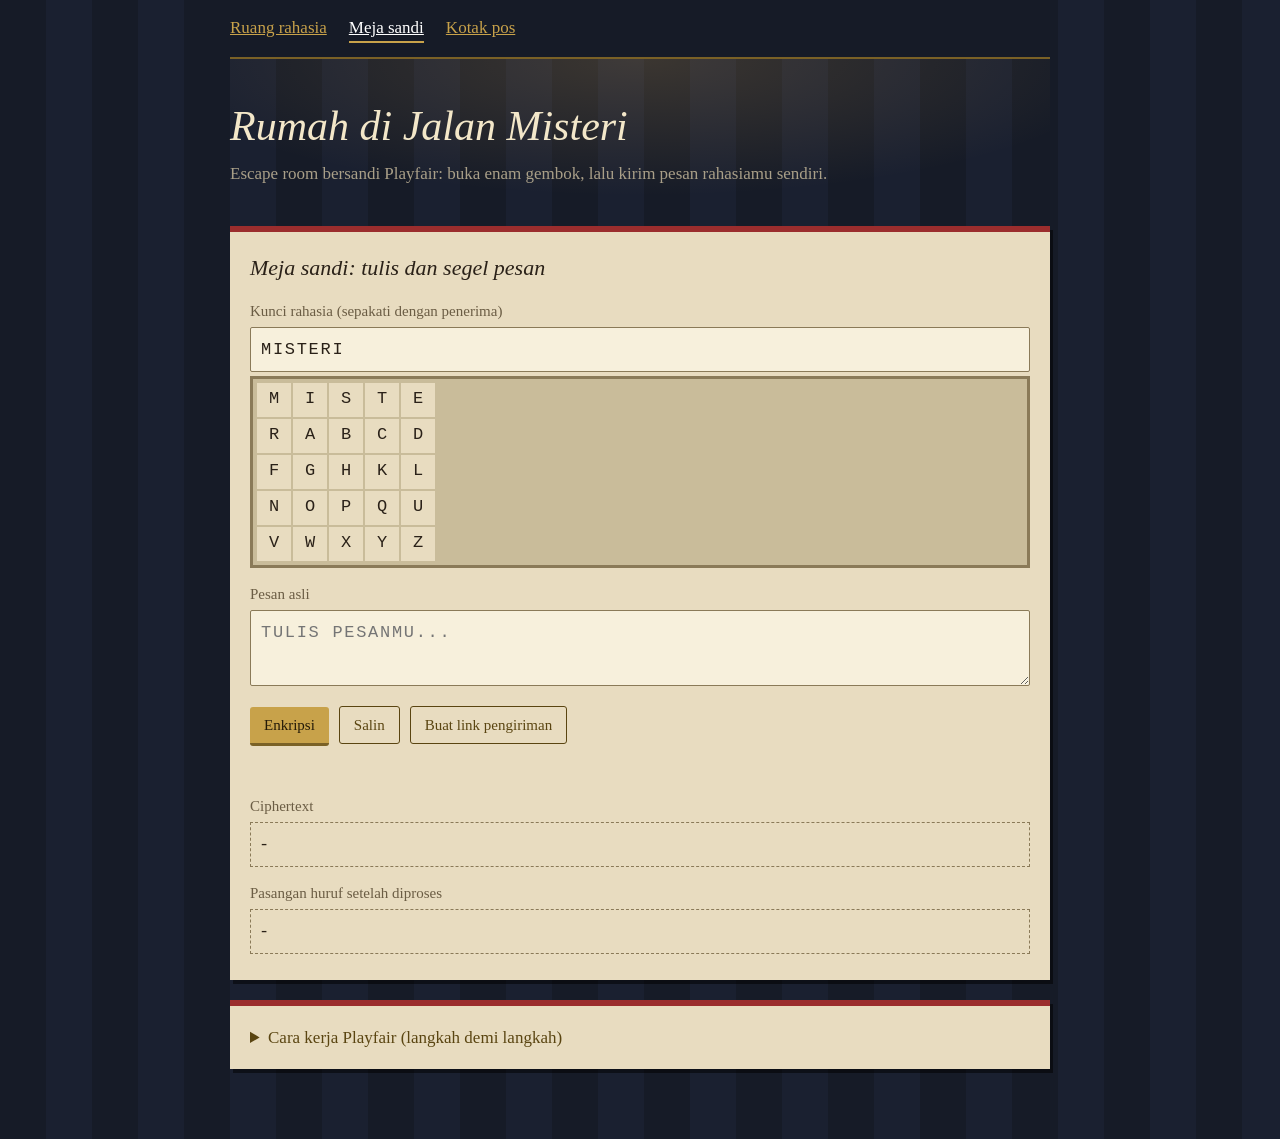
==== kirim.html @ c45a5b29 "Split into three pages, add README, exit code, best time, accent handling index.html (escape room), " ====
<!DOCTYPE html>
<html lang="id">
<head>
<meta charset="UTF-8">
<meta name="viewport" content="width=device-width, initial-scale=1">
<title>Meja sandi - Playfair</title>
<link rel="stylesheet" href="style.css">
</head>
<body>
<main>
<nav><a href="index.html">Ruang rahasia</a><a href="kirim.html" class="on" aria-current="page">Meja sandi</a><a href="terima.html">Kotak pos</a></nav>
<header><h1>Rumah di Jalan Misteri</h1>
<p class="sub">Escape room bersandi Playfair: buka enam gembok, lalu kirim pesan rahasiamu sendiri.</p></header>

<section id="kirim" style="margin-top:30px"><div class="paper">
<h2>Meja sandi: tulis dan segel pesan</h2>
<label for="sk">Kunci rahasia (sepakati dengan penerima)</label>
<input id="sk" value="MISTERI" autocomplete="off" spellcheck="false">
<div class="mx" id="sm"></div>
<label for="sp">Pesan asli</label>
<textarea id="sp" placeholder="Tulis pesanmu..." spellcheck="false"></textarea>
<button id="enc">Enkripsi</button><button id="cpe" class="alt">Salin</button><button id="mk" class="alt">Buat link pengiriman</button>
<div class="err" id="se"></div>
<label>Ciphertext</label><div class="out" id="so">-</div>
<label>Pasangan huruf setelah diproses</label><div class="out" id="sd">-</div>
<div id="share"><label for="sl">Link pesan. Kunci tidak ikut di dalamnya, kirim lewat jalur lain.</label><input id="sl" readonly style="text-transform:none;letter-spacing:0"><button id="cpl" class="alt">Salin link</button></div>
</div></section>
<details class="paper" style="margin-top:20px"><summary>Cara kerja Playfair (langkah demi langkah)</summary>
<div class="book" style="margin-top:10px"><pre>&lt;h3>Cara kerja Playfair&lt;/h3>&lt;div class="book">&lt;pre>1. Grid 5x5: tulis kunci tanpa huruf ganda, lanjutkan dengan sisa alfabet. I dan J satu sel.
   Kunci MISTERI:
   M I S T E
   R A B C D
   F G H K L
   N O P Q U
   V W X Y Z

2. Siapkan teks: buang non-huruf, J jadi I, pecah jadi pasangan.
   Huruf kembar dalam satu pasangan disisipi X. Jumlah ganjil ditambah X di akhir.
   LAMPU -> LA MP UX

3. Enkripsi tiap pasangan:
   baris sama : ambil huruf di kanan (ME -> IM)
   kolom sama : ambil huruf di bawah (SH -> BP)
   persegi    : tukar kolom (LA -> GD)
   LAMPU -> GDSNPZ

4. Dekripsi: baris ke kiri, kolom ke atas, persegi sama seperti enkripsi.
   X sisipan dibuang manual, program hanya menebak.

Playfair adalah sandi klasik (1854) dan mudah dipecahkan komputer.
Dipakai untuk belajar, bukan untuk melindungi data nyata.&lt;/pre>&lt;/div></pre></div></details>
</main>
<script src="shared.js"></script>
<script>
/* pengirim */
let sp;
function sk(){try{sp=new PF($('sk').value);mx('sm',sp);$('se').textContent='';return true}catch(e){sp=null;mx('sm');$('se').textContent=e.message;return false}}
$('sk').oninput=sk;
$('enc').onclick=()=>{if(!sk())return;try{const t=$('sp').value;$('so').textContent=sp.encrypt(t);
const p=sp.prepare(t);$('sd').textContent=p.match(/../g).join(' ');$('se').textContent=''}catch(e){$('se').textContent=e.message}};
$('cpe').onclick=e=>{const t=$('so').textContent;if(t!=='-')copy(t,e.target)};
$('mk').onclick=()=>{const t=$('so').textContent;if(t==='-'){$('se').textContent='Enkripsi pesan dulu sebelum membuat link.';return}
$('sl').value=new URL('terima.html',location.href).href+'#pesan='+t;$('share').style.display='block'};
$('cpl').onclick=e=>copy($('sl').value,e.target);
sk();
</script>
</body>
</html>
---- style.css ----
:root{--wall:#161b27;--wood:#4b3322;--brass:#c8a24a;--bd:#7a6126;--paper:#e8dcc0;--ink:#2a2118;--wax:#9b2d2d;--tx:#e6dcc6}
*{box-sizing:border-box;margin:0;padding:0}
html{scroll-behavior:smooth}
body{background:repeating-linear-gradient(90deg,#161b27 0 46px,#1a2030 46px 92px);color:var(--tx);font:17px/1.6 Georgia,"Times New Roman",serif;padding:0 14px 70px}
main{max-width:820px;margin:0 auto}
nav{position:sticky;top:0;z-index:5;background:#161b27;display:flex;flex-wrap:wrap;gap:4px 22px;padding:14px 0;border-bottom:2px solid var(--bd)}
a{color:var(--brass)}a:hover{color:#fff}
:focus-visible{outline:2px solid #fff;outline-offset:2px}
header{padding:34px 0 8px;background:radial-gradient(ellipse 60% 100% at 50% 0,rgba(255,196,100,.16),transparent)}
h1{font-size:clamp(26px,6vw,42px);font-weight:400;font-style:italic;color:#f3e7c9}
.sub{color:#a99f88}
h2{font-size:22px;font-weight:400;font-style:italic;color:#f3e7c9;margin-bottom:10px}
h3{font-size:18px;font-weight:400;color:var(--brass);margin:6px 0}
section{margin-top:46px}
.room{border:12px solid var(--wood);outline:2px solid #2a1c12;background:#10141e;padding:18px;box-shadow:inset 0 0 60px rgba(0,0,0,.7)}
.bar{display:flex;justify-content:space-between;align-items:flex-end;color:#a99f88}
#prog{display:flex;gap:12px}
.lk{display:block;width:22px;height:17px;margin-top:11px;background:#555;border-radius:2px;position:relative}
.lk::before{content:"";position:absolute;left:3px;top:-10px;width:12px;height:11px;border:3px solid #555;border-bottom:0;border-radius:8px 8px 0 0}
.lk.now{background:var(--brass)}.lk.now::before{border-color:var(--brass)}
.lk.done{background:var(--bd)}.lk.done::before{border-color:var(--bd);transform:translate(7px,-3px) rotate(28deg)}
#log{height:150px;overflow-y:auto;margin:10px 0;padding:8px 12px;border-left:3px solid var(--bd);background:rgba(0,0,0,.25);font-size:15px}
#log p{margin-bottom:6px}.ok{color:#9fd08a}.amb{color:#f0c36a}
.pair{display:flex;gap:22px;flex-wrap:wrap;align-items:flex-start;margin:14px 0}
.note{flex:1 1 250px;background:var(--paper);color:var(--ink);padding:14px 16px;font-family:"Courier New",monospace;box-shadow:3px 4px 0 rgba(0,0,0,.5);transform:rotate(-1deg)}
.note b{display:block;font-size:clamp(20px,5vw,28px);letter-spacing:.3em;word-break:break-all;margin-top:4px}
.grid{flex:0 0 auto}
.mx{display:grid;grid-template-columns:repeat(5,34px);gap:2px;border:3px solid var(--bd);padding:4px;background:#0b0e15;margin-top:4px}
.mx span{text-align:center;line-height:32px;height:34px;background:#1d2434;font-family:"Courier New",monospace;color:#f3e7c9}
label{display:block;margin:14px 0 4px;color:#a99f88;font-size:15px}
input,textarea{width:100%;font:inherit;padding:8px 10px;border-radius:2px;text-transform:uppercase;letter-spacing:.1em}
.room input{background:#2a2113;color:#f3e7c9;border:2px solid var(--brass);font-family:"Courier New",monospace;font-size:20px;letter-spacing:.25em}
.paper{background:var(--paper);color:var(--ink);padding:18px 20px;border-top:6px solid var(--wax);box-shadow:3px 4px 0 rgba(0,0,0,.5)}
.paper label{color:#6b5d44}.paper h2{color:var(--ink)}
.paper input,.paper textarea{background:#f7f0dc;color:var(--ink);border:1px solid #8a7a58;font-family:"Courier New",monospace}
textarea{min-height:76px;resize:vertical}
button{font:inherit;font-size:15px;background:var(--brass);color:#241a08;border:0;border-bottom:3px solid var(--bd);border-radius:3px;padding:6px 14px;margin:12px 10px 0 0;cursor:pointer}
button:hover{background:#e2bd62}
button.alt{background:transparent;color:var(--brass);border:1px solid var(--brass)}
.paper button.alt{color:#5a4511;border-color:#5a4511}
.err{min-height:1.5em;margin-top:8px;color:#ff8a7a}.paper .err{color:#9b2d2d}
.out{border:1px dashed #8a7a58;padding:8px;margin:4px 0 8px;min-height:2.4em;word-break:break-all;font-family:"Courier New",monospace;letter-spacing:.2em}
.paper .mx{border-color:#8a7a58;background:#c9bc9a}.paper .mx span{background:#e8dcc0;color:var(--ink)}
.book{background:#241a12;border:1px solid var(--bd);padding:16px 20px;background-image:repeating-linear-gradient(transparent 0 26px,rgba(200,162,74,.12) 26px 27px)}
pre{white-space:pre-wrap;font:15px/27px "Courier New",monospace;color:#e6dcc6}
.hintbox{margin-top:12px;padding:8px 12px;border-left:3px solid var(--brass);background:rgba(200,162,74,.14);color:#f0c36a}.hintbox:empty{display:none}.nv{background:none;border:0;color:var(--brass);text-decoration:underline;padding:0;margin:0;font:inherit;cursor:pointer}.nv:hover{background:none;color:#fff}
dialog{margin:auto;max-width:640px;width:calc(100% - 24px);max-height:86vh;overflow:auto;background:#241a12;color:var(--tx);border:6px solid var(--wood);outline:2px solid var(--brass);padding:18px 20px}
dialog::backdrop{background:rgba(5,7,12,.82)}dialog h2{color:#f3e7c9}dialog ol{padding-left:22px;margin-bottom:10px}
#share,#inc{display:none}
#inc.show{display:block}
nav a.on{color:#fff;border-bottom:2px solid var(--brass)}
details{margin-top:16px}summary{cursor:pointer;color:#5a4511}
.xc{font:700 26px 'Courier New',monospace;letter-spacing:.3em;color:#f3e7c9}
.best{color:#a99f88;font-size:15px}
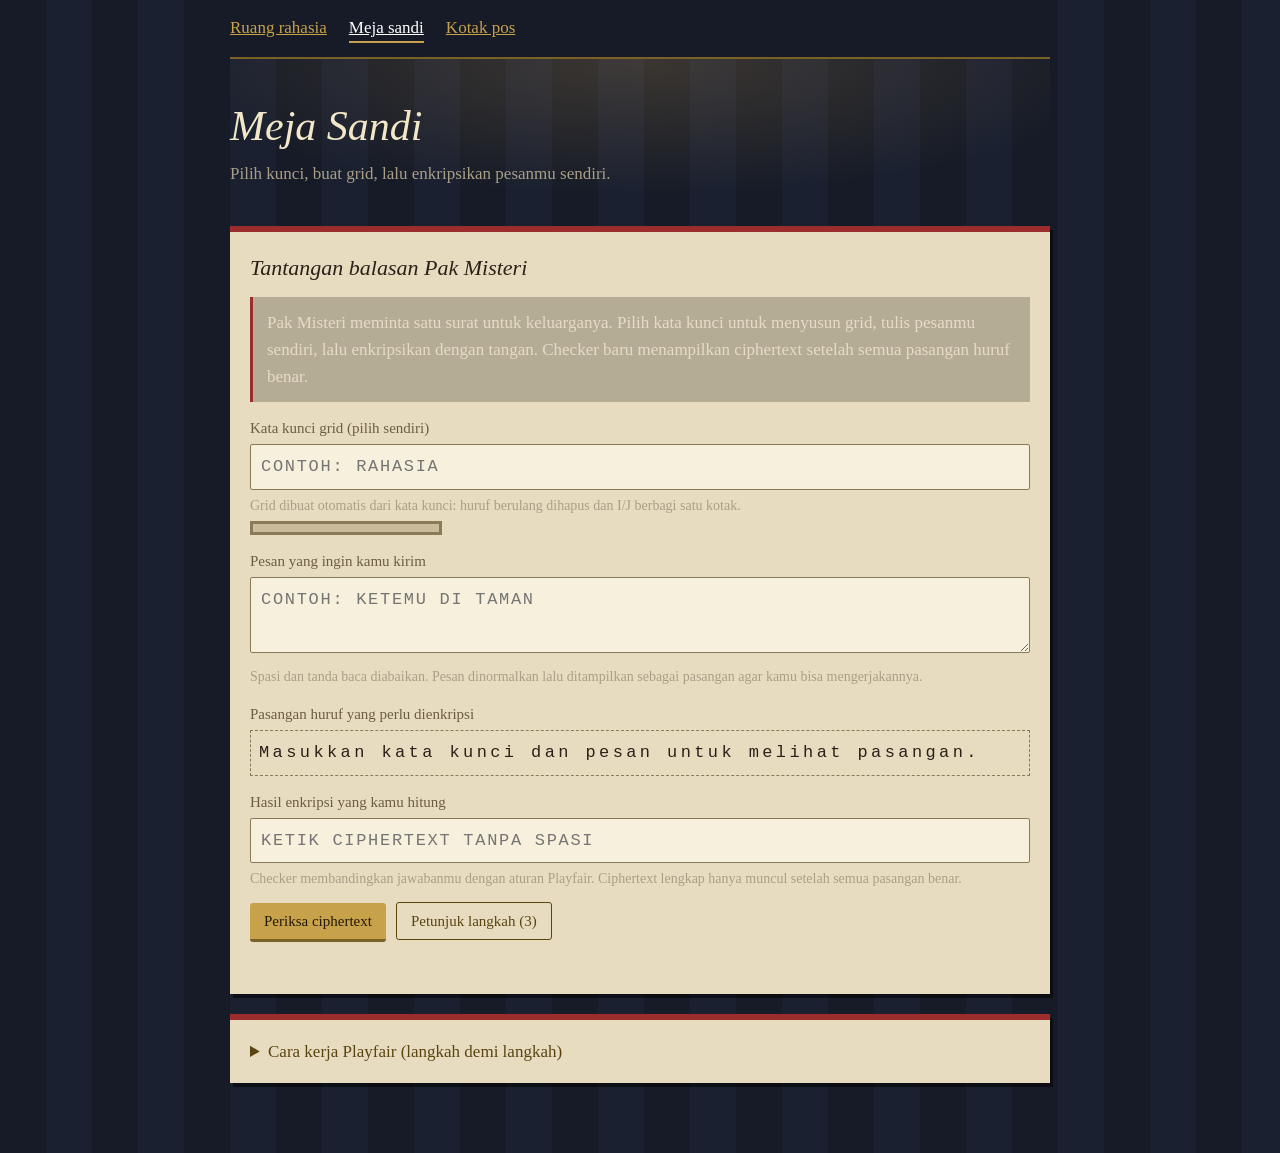
==== commit a674d2c3: "Connect encryption challenge to escape room" ====
--- a/kirim.html
+++ b/kirim.html
@@ -9,60 +9,96 @@
 <body>
 <main>
 <nav><a href="index.html">Ruang rahasia</a><a href="kirim.html" class="on" aria-current="page">Meja sandi</a><a href="terima.html">Kotak pos</a></nav>
-<header><h1>Rumah di Jalan Misteri</h1>
-<p class="sub">Escape room bersandi Playfair: buka enam gembok, lalu kirim pesan rahasiamu sendiri.</p></header>
+<header><h1>Meja Sandi</h1>
+<p class="sub">Pilih kunci, buat grid, lalu enkripsikan pesanmu sendiri.</p></header>
 
-<section id="kirim" style="margin-top:30px"><div class="paper">
-<h2>Meja sandi: tulis dan segel pesan</h2>
-<label for="sk">Kunci rahasia (sepakati dengan penerima)</label>
-<input id="sk" value="MISTERI" autocomplete="off" spellcheck="false">
-<div class="mx" id="sm"></div>
-<label for="sp">Pesan asli</label>
-<textarea id="sp" placeholder="Tulis pesanmu..." spellcheck="false"></textarea>
-<button id="enc">Enkripsi</button><button id="cpe" class="alt">Salin</button><button id="mk" class="alt">Buat link pengiriman</button>
-<div class="err" id="se"></div>
-<label>Ciphertext</label><div class="out" id="so">-</div>
-<label>Pasangan huruf setelah diproses</label><div class="out" id="sd">-</div>
-<div id="share"><label for="sl">Link pesan. Kunci tidak ikut di dalamnya, kirim lewat jalur lain.</label><input id="sl" readonly style="text-transform:none;letter-spacing:0"><button id="cpl" class="alt">Salin link</button></div>
-</div></section>
+<section id="kirim" style="margin-top:30px">
+<div class="paper" id="challenge">
+<h2>Tantangan balasan Pak Misteri</h2>
+<div class="story-card"><p id="mission">Pak Misteri meminta satu surat untuk keluarganya. Pilih kata kunci untuk menyusun grid, tulis pesanmu sendiri, lalu enkripsikan dengan tangan. Checker baru menampilkan ciphertext setelah semua pasangan huruf benar.</p></div>
+<label for="sk">Kata kunci grid (pilih sendiri)</label>
+<input id="sk" placeholder="Contoh: RAHASIA" autocomplete="off" spellcheck="false">
+<p class="field-note">Grid dibuat otomatis dari kata kunci: huruf berulang dihapus dan I/J berbagi satu kotak.</p>
+<div class="mx" id="sm" aria-label="Grid Playfair pilihanmu"></div>
+<label for="sp">Pesan yang ingin kamu kirim</label>
+<textarea id="sp" placeholder="Contoh: KETEMU DI TAMAN" spellcheck="false"></textarea>
+<p class="field-note">Spasi dan tanda baca diabaikan. Pesan dinormalkan lalu ditampilkan sebagai pasangan agar kamu bisa mengerjakannya.</p>
+<label>Pasangan huruf yang perlu dienkripsi</label><div class="out" id="sd">Tulis pesan untuk melihat pasangan huruf.</div>
+<label for="answerCipher">Hasil enkripsi yang kamu hitung</label>
+<input id="answerCipher" autocomplete="off" spellcheck="false" placeholder="Ketik ciphertext tanpa spasi">
+<p class="field-note">Checker membandingkan jawabanmu dengan aturan Playfair. Ciphertext lengkap hanya muncul setelah semua pasangan benar.</p>
+<button id="check">Periksa ciphertext</button><button id="hint" class="alt">Petunjuk langkah (3)</button>
+<div class="hintbox" id="hintbox" aria-live="polite"></div><div class="err" id="feedback" role="status"></div>
+</div>
+<div class="paper" id="success" hidden>
+<h2>Surat terenkripsi dengan benar</h2>
+<p id="successStory">Ciphertext-mu sudah siap dikirim.</p>
+<label>Ciphertext terverifikasi</label><div class="out" id="so"></div>
+<div id="gameResult" hidden>
+<p>Kode keluar rumah: <b class="xc" id="xc"></b></p>
+<p>Waktu permainan: <b id="wt"></b>. Petunjuk langkah dipakai: <b id="wh"></b>.</p>
+<p class="best" id="wb"></p>
+</div>
+<p>Selanjutnya masukkan surat ke Kotak Pos untuk membuat link. Bagikan link dan kirimkan kata kuncinya lewat jalur terpisah.</p>
+<button id="sendKotak">Masukkan surat ke Kotak Pos</button>
+<p><a href="index.html">Kembali ke rumah misteri</a></p>
+</div>
+</section>
 <details class="paper" style="margin-top:20px"><summary>Cara kerja Playfair (langkah demi langkah)</summary>
-<div class="book" style="margin-top:10px"><pre>&lt;h3>Cara kerja Playfair&lt;/h3>&lt;div class="book">&lt;pre>1. Grid 5x5: tulis kunci tanpa huruf ganda, lanjutkan dengan sisa alfabet. I dan J satu sel.
-   Kunci MISTERI:
+<div class="book" style="margin-top:10px"><pre>1. Buat grid dari kata kunci pilihanmu. Huruf kunci yang berulang hanya dipakai sekali, lalu isi kotak dengan huruf alfabet yang tersisa. I dan J berbagi satu kotak.
+   Contoh grid MISTERI:
    M I S T E
    R A B C D
    F G H K L
    N O P Q U
    V W X Y Z
 
-2. Siapkan teks: buang non-huruf, J jadi I, pecah jadi pasangan.
-   Huruf kembar dalam satu pasangan disisipi X. Jumlah ganjil ditambah X di akhir.
+2. Siapkan teks: buang non-huruf, J jadi I, pecah menjadi pasangan.
+   Jika sepasang huruf kembar, sisipkan X (atau Q untuk XX).
+   Jika satu huruf tersisa, tambahkan X (atau Q jika huruf itu X).
    LAMPU -> LA MP UX
 
 3. Enkripsi tiap pasangan:
    baris sama : ambil huruf di kanan (ME -> IM)
    kolom sama : ambil huruf di bawah (SH -> BP)
    persegi    : tukar kolom (LA -> GD)
-   LAMPU -> GDSNPZ
+    Hasil enkripsi: GDSNPZ
 
-4. Dekripsi: baris ke kiri, kolom ke atas, persegi sama seperti enkripsi.
-   X sisipan dibuang manual, program hanya menebak.
+4. Masukkan ciphertext yang kamu hitung ke checker. Jika semua pasangan benar, hasilnya bisa dikirim ke Kotak Pos.
+   Penerima memakai grid dari kata kunci yang sama untuk membaca surat.
 
 Playfair adalah sandi klasik (1854) dan mudah dipecahkan komputer.
-Dipakai untuk belajar, bukan untuk melindungi data nyata.&lt;/pre>&lt;/div></pre></div></details>
+Dipakai untuk belajar, bukan untuk melindungi data nyata.</pre></div></details>
 </main>
 <script src="shared.js"></script>
 <script>
-/* pengirim */
-let sp;
-function sk(){try{sp=new PF($('sk').value);mx('sm',sp);$('se').textContent='';return true}catch(e){sp=null;mx('sm');$('se').textContent=e.message;return false}}
-$('sk').oninput=sk;
-$('enc').onclick=()=>{if(!sk())return;try{const t=$('sp').value;$('so').textContent=sp.encrypt(t);
-const p=sp.prepare(t);$('sd').textContent=p.match(/../g).join(' ');$('se').textContent=''}catch(e){$('se').textContent=e.message}};
-$('cpe').onclick=e=>{const t=$('so').textContent;if(t!=='-')copy(t,e.target)};
-$('mk').onclick=()=>{const t=$('so').textContent;if(t==='-'){$('se').textContent='Enkripsi pesan dulu sebelum membuat link.';return}
-$('sl').value=new URL('terima.html',location.href).href+'#pesan='+t;$('share').style.display='block'};
-$('cpl').onclick=e=>copy($('sl').value,e.target);
-sk();
+let pf=null, gameResult=null, verifiedCipher='';
+try{gameResult=JSON.parse(sessionStorage.getItem('pf-game-result')||'null')}catch(e){}
+if(new URLSearchParams(location.search).get('challenge')==='1'&&gameResult){$('mission').textContent='Enam pesan berhasil kamu pecahkan. Pak Misteri kini meminta surat untuk keluarganya. Pilih kunci dan isi pesanmu sendiri; enkripsikan dengan tangan agar checker membuka Kotak Pos.'}
+function prepareView(){if(!pf){$('sd').textContent='Masukkan kata kunci dan pesan untuk melihat pasangan.';return}
+const p=pf.prepare($('sp').value);$('sd').textContent=p?p.match(/../g).join(' · '):'Pesan harus berisi huruf.'}
+function updateKey(){if(!norm($('sk').value)){pf=null;mx('sm');$('feedback').textContent='';prepareView();return false}
+try{pf=new PF($('sk').value);mx('sm',pf);$('feedback').textContent='';prepareView();return true}
+catch(e){pf=null;mx('sm');$('feedback').textContent=e.message;prepareView();return false}}
+$('sk').addEventListener('input',updateKey);$('sp').addEventListener('input',prepareView);
+const fmt=s=>String(Math.floor(s/60)).padStart(2,'0')+':'+String(s%60).padStart(2,'0');
+function complete(cipher){verifiedCipher=cipher;$('challenge').hidden=true;$('success').hidden=false;$('so').textContent=cipher;
+if(gameResult){const elapsed=Math.floor((Date.now()-gameResult.startedAt)/1000);$('gameResult').hidden=false;$('xc').textContent=gameResult.code;$('wt').textContent=fmt(elapsed);$('wh').textContent=gameResult.hints;
+let best=null;try{best=+localStorage.getItem('pf-best')||null}catch(e){}const isBest=!best||elapsed<best;if(isBest){try{localStorage.setItem('pf-best',elapsed)}catch(e){}best=elapsed}$('wb').textContent=(isBest?'Rekor baru! ':'')+'Waktu terbaik di perangkat ini: '+fmt(best);
+$('successStory').textContent='Suara jam berhenti. Pak Misteri membuka ruang surat keluarganya. "Kamu bukan hanya membaca pesanku; kamu juga menulis balasan dengan sandimu sendiri."';try{sessionStorage.removeItem('pf-game-result')}catch(e){}}
+}
+$('check').onclick=()=>{if(!updateKey()){$('feedback').textContent='Pilih kata kunci untuk membuat grid dulu.';return}const message=norm($('sp').value);if(!message){$('feedback').textContent='Tulis pesan yang ingin kamu sampaikan dulu.';return}
+let expected;try{expected=pf.encrypt($('sp').value)}catch(e){$('feedback').textContent=e.message;return}
+const actual=norm($('answerCipher').value),expectedPairs=expected.match(/../g)||[],actualPairs=actual.match(/../g)||[];
+if(actual===expected){$('feedback').textContent='Semua pasangan cocok. Surat berhasil dienkripsi.';complete(expected);return}
+let matched=0;for(let i=0;i<Math.min(expectedPairs.length,actualPairs.length);i++)if(expectedPairs[i]===actualPairs[i])matched++;
+if(actualPairs.length!==expectedPairs.length)$('feedback').textContent='Ciphertext harus berisi '+expected.length+' huruf ('+expectedPairs.length+' pasangan). Jawabanmu berisi '+actual.length+' huruf.';
+else $('feedback').textContent='Belum tepat: '+matched+' dari '+expectedPairs.length+' pasangan cocok. Periksa posisi tiap huruf pada grid.'};
+let hint=0;const hints=[()=>{const p=pf&&pf.prepare($('sp').value);return p?'Pasanganmu: '+p.match(/../g).join(' · ')+'. Cari posisi dua huruf pada grid.':'Masukkan kunci dan pesan dulu; pesan akan dipecah menjadi pasangan.'},()=> 'Satu baris: geser kedua huruf ke kanan. Satu kolom: geser ke bawah. Selain itu: tukar kolom pada persegi.',()=> 'Periksa satu pasangan dalam satu waktu. Jika jawaban salah, checker memberi tahu berapa pasangan yang cocok tanpa membocorkan ciphertext lengkap.'];
+function showHint(){const m=hint<hints.length?'Langkah '+(hint+1)+' dari '+hints.length+': '+hints[hint](): 'Petunjuk habis. Gunakan grid dan checker pasangan.';if(hint<hints.length)hint++;$('hintbox').textContent=m;$('hint').textContent='Petunjuk langkah ('+(hints.length-hint)+')'}
+$('hint').onclick=showHint;
+$('sendKotak').onclick=()=>{location.href='terima.html?mode=send#pesan='+verifiedCipher};
+updateKey();
 </script>
 </body>
 </html>
--- a/style.css
+++ b/style.css
@@ -44,6 +44,10 @@
 .book{background:#241a12;border:1px solid var(--bd);padding:16px 20px;background-image:repeating-linear-gradient(transparent 0 26px,rgba(200,162,74,.12) 26px 27px)}
 pre{white-space:pre-wrap;font:15px/27px "Courier New",monospace;color:#e6dcc6}
 .hintbox{margin-top:12px;padding:8px 12px;border-left:3px solid var(--brass);background:rgba(200,162,74,.14);color:#f0c36a}.hintbox:empty{display:none}.nv{background:none;border:0;color:var(--brass);text-decoration:underline;padding:0;margin:0;font:inherit;cursor:pointer}.nv:hover{background:none;color:#fff}
+.field-note{color:#a99f88;font-size:14px;margin-top:5px}
+.story-card{margin:12px 0;padding:12px 14px;background:rgba(0,0,0,.22);border-left:3px solid var(--wax);color:var(--tx)}
+.story-card p{margin:0}
+.pair .note{min-height:90px}
 dialog{margin:auto;max-width:640px;width:calc(100% - 24px);max-height:86vh;overflow:auto;background:#241a12;color:var(--tx);border:6px solid var(--wood);outline:2px solid var(--brass);padding:18px 20px}
 dialog::backdrop{background:rgba(5,7,12,.82)}dialog h2{color:#f3e7c9}dialog ol{padding-left:22px;margin-bottom:10px}
 #share,#inc{display:none}
@@ -52,3 +56,4 @@
 details{margin-top:16px}summary{cursor:pointer;color:#5a4511}
 .xc{font:700 26px 'Courier New',monospace;letter-spacing:.3em;color:#f3e7c9}
 .best{color:#a99f88;font-size:15px}
+.mx{width:max-content;max-width:100%}
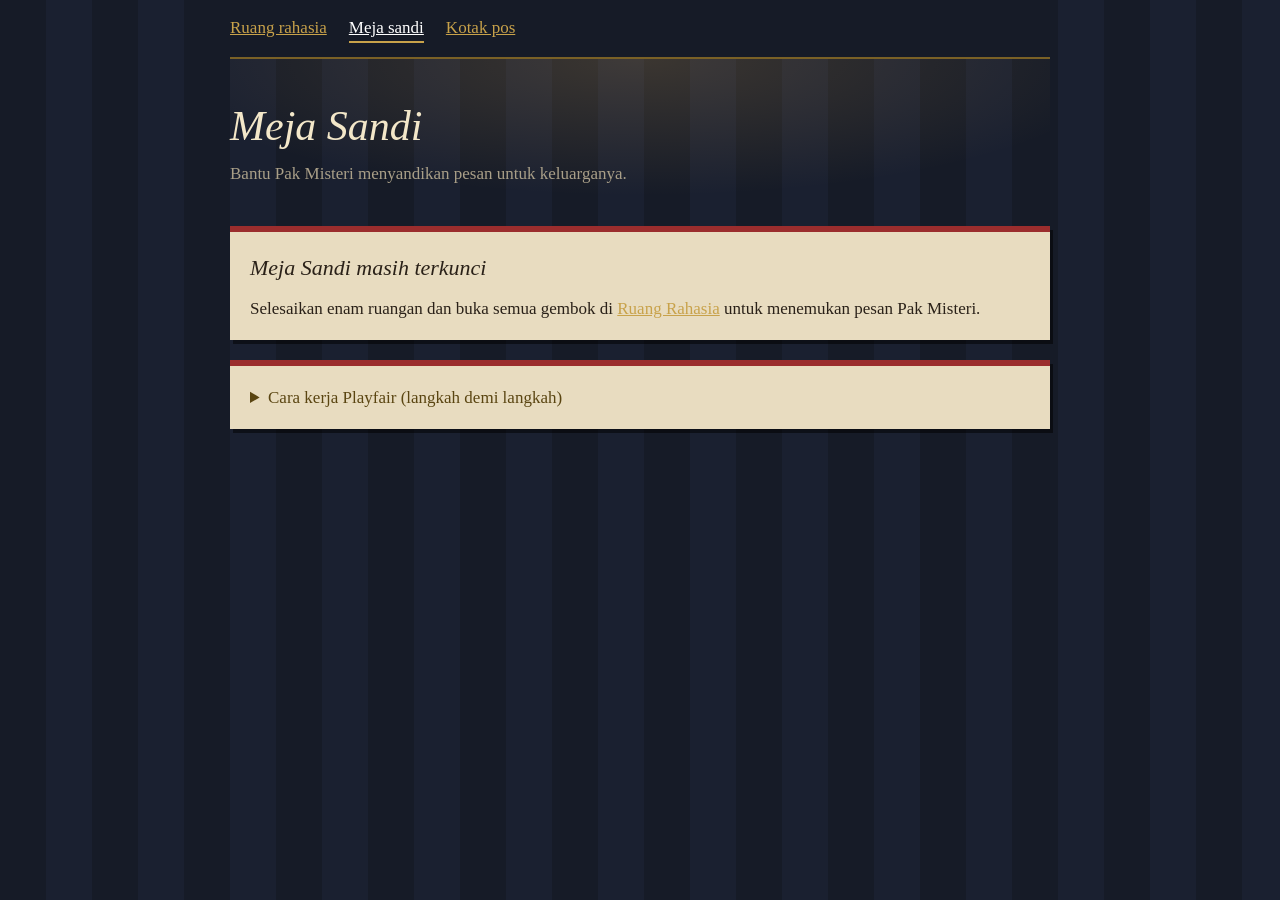
==== commit 0187a494: "Tie cipher challenge to the mystery story" ====
--- a/kirim.html
+++ b/kirim.html
@@ -10,19 +10,24 @@
 <main>
 <nav><a href="index.html">Ruang rahasia</a><a href="kirim.html" class="on" aria-current="page">Meja sandi</a><a href="terima.html">Kotak pos</a></nav>
 <header><h1>Meja Sandi</h1>
-<p class="sub">Pilih kunci, buat grid, lalu enkripsikan pesanmu sendiri.</p></header>
+<p class="sub">Bantu Pak Misteri menyandikan pesan untuk keluarganya.</p></header>
 
 <section id="kirim" style="margin-top:30px">
-<div class="paper" id="challenge">
-<h2>Tantangan balasan Pak Misteri</h2>
-<div class="story-card"><p id="mission">Pak Misteri meminta satu surat untuk keluarganya. Pilih kata kunci untuk menyusun grid, tulis pesanmu sendiri, lalu enkripsikan dengan tangan. Checker baru menampilkan ciphertext setelah semua pasangan huruf benar.</p></div>
+<div class="paper" id="locked" hidden>
+<h2>Meja Sandi masih terkunci</h2>
+<p>Selesaikan enam ruangan dan buka semua gembok di <a href="index.html">Ruang Rahasia</a> untuk menemukan pesan Pak Misteri.</p>
+</div>
+<div class="paper" id="challenge" hidden>
+<h2>Pesan terakhir Pak Misteri</h2>
+<div class="story-card"><p id="mission">Semua gembok rumah telah terbuka. Pak Misteri meminta bantuanmu mengirim kabar kepada keluarganya.</p></div>
+<label for="sp">Pesan dari Pak Misteri</label>
+<textarea id="sp" readonly spellcheck="false">AKU AMAN</textarea>
+<p class="field-note">Ini pesan yang harus kamu sandikan. Pilih kata kunci sendiri untuk membuat grid baru.</p>
 <label for="sk">Kata kunci grid (pilih sendiri)</label>
 <input id="sk" placeholder="Contoh: RAHASIA" autocomplete="off" spellcheck="false">
 <p class="field-note">Grid dibuat otomatis dari kata kunci: huruf berulang dihapus dan I/J berbagi satu kotak.</p>
 <div class="mx" id="sm" aria-label="Grid Playfair pilihanmu"></div>
-<label for="sp">Pesan yang ingin kamu kirim</label>
-<textarea id="sp" placeholder="Contoh: KETEMU DI TAMAN" spellcheck="false"></textarea>
-<p class="field-note">Spasi dan tanda baca diabaikan. Pesan dinormalkan lalu ditampilkan sebagai pasangan agar kamu bisa mengerjakannya.</p>
+<p class="field-note">Pasangan mengikuti aturan Playfair. X di akhir ditambahkan karena “AKU AMAN” memiliki jumlah huruf ganjil.</p>
 <label>Pasangan huruf yang perlu dienkripsi</label><div class="out" id="sd">Tulis pesan untuk melihat pasangan huruf.</div>
 <label for="answerCipher">Hasil enkripsi yang kamu hitung</label>
 <input id="answerCipher" autocomplete="off" spellcheck="false" placeholder="Ketik ciphertext tanpa spasi">
@@ -73,8 +78,10 @@
 <script src="shared.js"></script>
 <script>
 let pf=null, gameResult=null, verifiedCipher='';
-try{gameResult=JSON.parse(sessionStorage.getItem('pf-game-result')||'null')}catch(e){}
-if(new URLSearchParams(location.search).get('challenge')==='1'&&gameResult){$('mission').textContent='Enam pesan berhasil kamu pecahkan. Pak Misteri kini meminta surat untuk keluarganya. Pilih kunci dan isi pesanmu sendiri; enkripsikan dengan tangan agar checker membuka Kotak Pos.'}
+let unlocked=false;
+try{gameResult=JSON.parse(sessionStorage.getItem('pf-game-result')||'null');unlocked=sessionStorage.getItem('pf-desk-unlocked')==='1'}catch(e){}
+if(unlocked){$('challenge').hidden=false;if(gameResult)$('mission').textContent='Kau berhasil membuka semua ruangan. Pak Misteri perlu memberi kabar kepada keluarganya bahwa ia aman. Buat grid dengan kunci pilihanmu, lalu enkripsikan pesan yang ia titipkan.'}
+else $('locked').hidden=false;
 function prepareView(){if(!pf){$('sd').textContent='Masukkan kata kunci dan pesan untuk melihat pasangan.';return}
 const p=pf.prepare($('sp').value);$('sd').textContent=p?p.match(/../g).join(' · '):'Pesan harus berisi huruf.'}
 function updateKey(){if(!norm($('sk').value)){pf=null;mx('sm');$('feedback').textContent='';prepareView();return false}
@@ -82,12 +89,12 @@
 catch(e){pf=null;mx('sm');$('feedback').textContent=e.message;prepareView();return false}}
 $('sk').addEventListener('input',updateKey);$('sp').addEventListener('input',prepareView);
 const fmt=s=>String(Math.floor(s/60)).padStart(2,'0')+':'+String(s%60).padStart(2,'0');
-function complete(cipher){verifiedCipher=cipher;$('challenge').hidden=true;$('success').hidden=false;$('so').textContent=cipher;
+function complete(cipher){verifiedCipher=cipher;try{sessionStorage.setItem('pf-verified-cipher',cipher)}catch(e){}$('challenge').hidden=true;$('success').hidden=false;$('so').textContent=cipher;
 if(gameResult){const elapsed=Math.floor((Date.now()-gameResult.startedAt)/1000);$('gameResult').hidden=false;$('xc').textContent=gameResult.code;$('wt').textContent=fmt(elapsed);$('wh').textContent=gameResult.hints;
 let best=null;try{best=+localStorage.getItem('pf-best')||null}catch(e){}const isBest=!best||elapsed<best;if(isBest){try{localStorage.setItem('pf-best',elapsed)}catch(e){}best=elapsed}$('wb').textContent=(isBest?'Rekor baru! ':'')+'Waktu terbaik di perangkat ini: '+fmt(best);
-$('successStory').textContent='Suara jam berhenti. Pak Misteri membuka ruang surat keluarganya. "Kamu bukan hanya membaca pesanku; kamu juga menulis balasan dengan sandimu sendiri."';try{sessionStorage.removeItem('pf-game-result')}catch(e){}}
+$('successStory').textContent='Suara jam berhenti. Pak Misteri membuka ruang surat keluarganya. "Kau berhasil membantuku mengabari mereka bahwa aku aman."';try{sessionStorage.removeItem('pf-game-result')}catch(e){}}
 }
-$('check').onclick=()=>{if(!updateKey()){$('feedback').textContent='Pilih kata kunci untuk membuat grid dulu.';return}const message=norm($('sp').value);if(!message){$('feedback').textContent='Tulis pesan yang ingin kamu sampaikan dulu.';return}
+$('check').onclick=()=>{if(!unlocked){$('feedback').textContent='Selesaikan semua ruangan untuk membuka Meja Sandi.';return}if(!updateKey()){$('feedback').textContent='Pilih kata kunci untuk membuat grid dulu.';return}const message=norm($('sp').value);if(!message){$('feedback').textContent='Pesan Pak Misteri belum tersedia.';return}
 let expected;try{expected=pf.encrypt($('sp').value)}catch(e){$('feedback').textContent=e.message;return}
 const actual=norm($('answerCipher').value),expectedPairs=expected.match(/../g)||[],actualPairs=actual.match(/../g)||[];
 if(actual===expected){$('feedback').textContent='Semua pasangan cocok. Surat berhasil dienkripsi.';complete(expected);return}
@@ -98,7 +105,7 @@
 function showHint(){const m=hint<hints.length?'Langkah '+(hint+1)+' dari '+hints.length+': '+hints[hint](): 'Petunjuk habis. Gunakan grid dan checker pasangan.';if(hint<hints.length)hint++;$('hintbox').textContent=m;$('hint').textContent='Petunjuk langkah ('+(hints.length-hint)+')'}
 $('hint').onclick=showHint;
 $('sendKotak').onclick=()=>{location.href='terima.html?mode=send#pesan='+verifiedCipher};
-updateKey();
+if(unlocked)updateKey();
 </script>
 </body>
 </html>
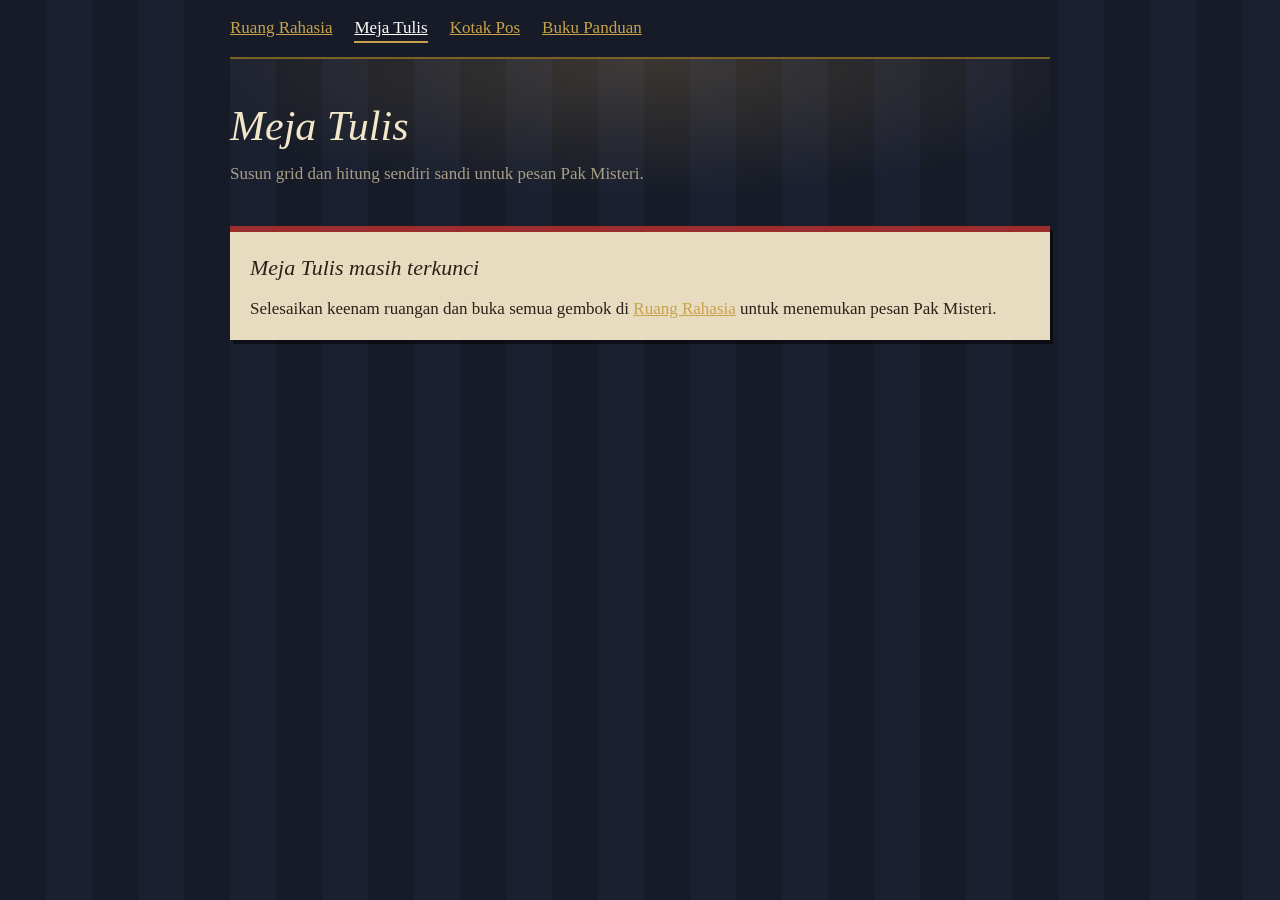
==== commit 9ac7eaaf: "Make mailbox check cipher attempts and teach Playfair visually" ====
--- a/kirim.html
+++ b/kirim.html
@@ -3,109 +3,67 @@
 <head>
 <meta charset="UTF-8">
 <meta name="viewport" content="width=device-width, initial-scale=1">
-<title>Meja sandi - Playfair</title>
+<title>Meja Tulis - Rumah di Jalan Misteri</title>
 <link rel="stylesheet" href="style.css">
 </head>
 <body>
 <main>
-<nav><a href="index.html">Ruang rahasia</a><a href="kirim.html" class="on" aria-current="page">Meja sandi</a><a href="terima.html">Kotak pos</a></nav>
-<header><h1>Meja Sandi</h1>
-<p class="sub">Bantu Pak Misteri menyandikan pesan untuk keluarganya.</p></header>
+<nav><a href="index.html">Ruang Rahasia</a><a href="kirim.html" class="on" aria-current="page">Meja Tulis</a><a href="terima.html">Kotak Pos</a><a href="index.html?guide=1">Buku Panduan</a></nav>
+<header><h1>Meja Tulis</h1>
+<p class="sub">Susun grid dan hitung sendiri sandi untuk pesan Pak Misteri.</p></header>
 
 <section id="kirim" style="margin-top:30px">
 <div class="paper" id="locked" hidden>
-<h2>Meja Sandi masih terkunci</h2>
-<p>Selesaikan enam ruangan dan buka semua gembok di <a href="index.html">Ruang Rahasia</a> untuk menemukan pesan Pak Misteri.</p>
+<h2>Meja Tulis masih terkunci</h2>
+<p>Selesaikan keenam ruangan dan buka semua gembok di <a href="index.html">Ruang Rahasia</a> untuk menemukan pesan Pak Misteri.</p>
 </div>
 <div class="paper" id="challenge" hidden>
-<h2>Pesan terakhir Pak Misteri</h2>
+<h2>Pesan untuk keluarga Pak Misteri</h2>
 <div class="story-card"><p id="mission">Semua gembok rumah telah terbuka. Pak Misteri meminta bantuanmu mengirim kabar kepada keluarganya.</p></div>
-<label for="sp">Pesan dari Pak Misteri</label>
+<label for="sp">Pesan yang dititipkan Pak Misteri</label>
 <textarea id="sp" readonly spellcheck="false">AKU AMAN</textarea>
-<p class="field-note">Ini pesan yang harus kamu sandikan. Pilih kata kunci sendiri untuk membuat grid baru.</p>
-<label for="sk">Kata kunci grid (pilih sendiri)</label>
+<p class="field-note">Pesan ini berisi 7 huruf. Karena jumlahnya ganjil, tambahkan X di ujung pasangan saat menghitungnya.</p>
+<label for="sk">Kata kunci untuk grid pilihanmu</label>
 <input id="sk" placeholder="Contoh: RAHASIA" autocomplete="off" spellcheck="false">
-<p class="field-note">Grid dibuat otomatis dari kata kunci: huruf berulang dihapus dan I/J berbagi satu kotak.</p>
+<p class="field-note">Huruf kunci berulang dihapus. Sisanya diisi alfabet; I dan J berbagi satu kotak.</p>
 <div class="mx" id="sm" aria-label="Grid Playfair pilihanmu"></div>
-<p class="field-note">Pasangan mengikuti aturan Playfair. X di akhir ditambahkan karena “AKU AMAN” memiliki jumlah huruf ganjil.</p>
-<label>Pasangan huruf yang perlu dienkripsi</label><div class="out" id="sd">Tulis pesan untuk melihat pasangan huruf.</div>
-<label for="answerCipher">Hasil enkripsi yang kamu hitung</label>
+<label>Pasangan teks biasa</label><div class="out" id="sd">Masukkan kata kunci untuk melihat pasangan pesan.</div>
+<label for="answerCipher">Ciphertext hasil hitunganmu</label>
 <input id="answerCipher" autocomplete="off" spellcheck="false" placeholder="Ketik ciphertext tanpa spasi">
-<p class="field-note">Checker membandingkan jawabanmu dengan aturan Playfair. Ciphertext lengkap hanya muncul setelah semua pasangan benar.</p>
-<button id="check">Periksa ciphertext</button><button id="hint" class="alt">Petunjuk langkah (3)</button>
+<p class="field-note">Meja Tulis dipakai untuk menghitung dan menyiapkan sandi. Masukkan hasilmu ke Kotak Pos; di sana balasan penerima akan memberi tahu apakah pesan berhasil dibaca.</p>
+<button id="sendToPostbox">Masukkan ke Kotak Pos</button><button id="hint" class="alt">Petunjuk langkah (3)</button>
 <div class="hintbox" id="hintbox" aria-live="polite"></div><div class="err" id="feedback" role="status"></div>
 </div>
-<div class="paper" id="success" hidden>
-<h2>Surat terenkripsi dengan benar</h2>
-<p id="successStory">Ciphertext-mu sudah siap dikirim.</p>
-<label>Ciphertext terverifikasi</label><div class="out" id="so"></div>
-<div id="gameResult" hidden>
-<p>Kode keluar rumah: <b class="xc" id="xc"></b></p>
-<p>Waktu permainan: <b id="wt"></b>. Petunjuk langkah dipakai: <b id="wh"></b>.</p>
-<p class="best" id="wb"></p>
-</div>
-<p>Selanjutnya masukkan surat ke Kotak Pos untuk membuat link. Bagikan link dan kirimkan kata kuncinya lewat jalur terpisah.</p>
-<button id="sendKotak">Masukkan surat ke Kotak Pos</button>
-<p><a href="index.html">Kembali ke rumah misteri</a></p>
-</div>
 </section>
-<details class="paper" style="margin-top:20px"><summary>Cara kerja Playfair (langkah demi langkah)</summary>
-<div class="book" style="margin-top:10px"><pre>1. Buat grid dari kata kunci pilihanmu. Huruf kunci yang berulang hanya dipakai sekali, lalu isi kotak dengan huruf alfabet yang tersisa. I dan J berbagi satu kotak.
-   Contoh grid MISTERI:
-   M I S T E
-   R A B C D
-   F G H K L
-   N O P Q U
-   V W X Y Z
-
-2. Siapkan teks: buang non-huruf, J jadi I, pecah menjadi pasangan.
-   Jika sepasang huruf kembar, sisipkan X (atau Q untuk XX).
-   Jika satu huruf tersisa, tambahkan X (atau Q jika huruf itu X).
-   LAMPU -> LA MP UX
-
-3. Enkripsi tiap pasangan:
-   baris sama : ambil huruf di kanan (ME -> IM)
-   kolom sama : ambil huruf di bawah (SH -> BP)
-   persegi    : tukar kolom (LA -> GD)
-    Hasil enkripsi: GDSNPZ
-
-4. Masukkan ciphertext yang kamu hitung ke checker. Jika semua pasangan benar, hasilnya bisa dikirim ke Kotak Pos.
-   Penerima memakai grid dari kata kunci yang sama untuk membaca surat.
-
-Playfair adalah sandi klasik (1854) dan mudah dipecahkan komputer.
-Dipakai untuk belajar, bukan untuk melindungi data nyata.</pre></div></details>
 </main>
 <script src="shared.js"></script>
 <script>
-let pf=null, gameResult=null, verifiedCipher='';
-let unlocked=false;
+let pf=null,gameResult=null,unlocked=false;
 try{gameResult=JSON.parse(sessionStorage.getItem('pf-game-result')||'null');unlocked=sessionStorage.getItem('pf-desk-unlocked')==='1'}catch(e){}
-if(unlocked){$('challenge').hidden=false;if(gameResult)$('mission').textContent='Kau berhasil membuka semua ruangan. Pak Misteri perlu memberi kabar kepada keluarganya bahwa ia aman. Buat grid dengan kunci pilihanmu, lalu enkripsikan pesan yang ia titipkan.'}
+if(unlocked){$('challenge').hidden=false;if(gameResult)$('mission').textContent='Kau berhasil membuka semua ruangan. Pak Misteri perlu memberi kabar kepada keluarganya bahwa ia aman. Pilih kunci, susun grid, lalu hitung ciphertext-nya.'}
 else $('locked').hidden=false;
-function prepareView(){if(!pf){$('sd').textContent='Masukkan kata kunci dan pesan untuk melihat pasangan.';return}
-const p=pf.prepare($('sp').value);$('sd').textContent=p?p.match(/../g).join(' · '):'Pesan harus berisi huruf.'}
-function updateKey(){if(!norm($('sk').value)){pf=null;mx('sm');$('feedback').textContent='';prepareView();return false}
-try{pf=new PF($('sk').value);mx('sm',pf);$('feedback').textContent='';prepareView();return true}
-catch(e){pf=null;mx('sm');$('feedback').textContent=e.message;prepareView();return false}}
-$('sk').addEventListener('input',updateKey);$('sp').addEventListener('input',prepareView);
-const fmt=s=>String(Math.floor(s/60)).padStart(2,'0')+':'+String(s%60).padStart(2,'0');
-function complete(cipher){verifiedCipher=cipher;try{sessionStorage.setItem('pf-verified-cipher',cipher)}catch(e){}$('challenge').hidden=true;$('success').hidden=false;$('so').textContent=cipher;
-if(gameResult){const elapsed=Math.floor((Date.now()-gameResult.startedAt)/1000);$('gameResult').hidden=false;$('xc').textContent=gameResult.code;$('wt').textContent=fmt(elapsed);$('wh').textContent=gameResult.hints;
-let best=null;try{best=+localStorage.getItem('pf-best')||null}catch(e){}const isBest=!best||elapsed<best;if(isBest){try{localStorage.setItem('pf-best',elapsed)}catch(e){}best=elapsed}$('wb').textContent=(isBest?'Rekor baru! ':'')+'Waktu terbaik di perangkat ini: '+fmt(best);
-$('successStory').textContent='Suara jam berhenti. Pak Misteri membuka ruang surat keluarganya. "Kau berhasil membantuku mengabari mereka bahwa aku aman."';try{sessionStorage.removeItem('pf-game-result')}catch(e){}}
+function prepareView(){if(!pf){$('sd').textContent='Masukkan kata kunci untuk melihat pasangan pesan.';return}const p=pf.prepare($('sp').value);$('sd').textContent=p?p.match(/../g).join(' · '):'Pesan tidak berisi huruf.'}
+function updateKey(){if(!norm($('sk').value)){pf=null;mx('sm');$('feedback').textContent='';prepareView();return false}try{pf=new PF($('sk').value);mx('sm',pf);$('feedback').textContent='';prepareView();return true}catch(e){pf=null;mx('sm');$('feedback').textContent=e.message;prepareView();return false}}
+$('sk').addEventListener('input',updateKey);
+if(unlocked){
+  let retry=null;
+  if(new URLSearchParams(location.search).get('retry')==='1'){try{retry=JSON.parse(sessionStorage.getItem('pf-letter-attempt')||'null')}catch(e){}}
+  if(retry){$('sk').value=retry.key||'';$('answerCipher').value=retry.cipher||''}
+  updateKey();
 }
-$('check').onclick=()=>{if(!unlocked){$('feedback').textContent='Selesaikan semua ruangan untuk membuka Meja Sandi.';return}if(!updateKey()){$('feedback').textContent='Pilih kata kunci untuk membuat grid dulu.';return}const message=norm($('sp').value);if(!message){$('feedback').textContent='Pesan Pak Misteri belum tersedia.';return}
-let expected;try{expected=pf.encrypt($('sp').value)}catch(e){$('feedback').textContent=e.message;return}
-const actual=norm($('answerCipher').value),expectedPairs=expected.match(/../g)||[],actualPairs=actual.match(/../g)||[];
-if(actual===expected){$('feedback').textContent='Semua pasangan cocok. Surat berhasil dienkripsi.';complete(expected);return}
-let matched=0;for(let i=0;i<Math.min(expectedPairs.length,actualPairs.length);i++)if(expectedPairs[i]===actualPairs[i])matched++;
-if(actualPairs.length!==expectedPairs.length)$('feedback').textContent='Ciphertext harus berisi '+expected.length+' huruf ('+expectedPairs.length+' pasangan). Jawabanmu berisi '+actual.length+' huruf.';
-else $('feedback').textContent='Belum tepat: '+matched+' dari '+expectedPairs.length+' pasangan cocok. Periksa posisi tiap huruf pada grid.'};
-let hint=0;const hints=[()=>{const p=pf&&pf.prepare($('sp').value);return p?'Pasanganmu: '+p.match(/../g).join(' · ')+'. Cari posisi dua huruf pada grid.':'Masukkan kunci dan pesan dulu; pesan akan dipecah menjadi pasangan.'},()=> 'Satu baris: geser kedua huruf ke kanan. Satu kolom: geser ke bawah. Selain itu: tukar kolom pada persegi.',()=> 'Periksa satu pasangan dalam satu waktu. Jika jawaban salah, checker memberi tahu berapa pasangan yang cocok tanpa membocorkan ciphertext lengkap.'];
-function showHint(){const m=hint<hints.length?'Langkah '+(hint+1)+' dari '+hints.length+': '+hints[hint](): 'Petunjuk habis. Gunakan grid dan checker pasangan.';if(hint<hints.length)hint++;$('hintbox').textContent=m;$('hint').textContent='Petunjuk langkah ('+(hints.length-hint)+')'}
+const hints=[()=>{const p=pf&&pf.prepare($('sp').value);return p?'Pasangan pesan: '+p.match(/../g).join(' · ')+'. Kerjakan tiap pasangan satu per satu.':'Masukkan kata kunci dulu agar grid dan pasangan terlihat.'},()=> 'Satu baris: enkripsi geser ke kanan. Satu kolom: enkripsi geser ke bawah. Selain itu tukar kolom pada persegi.',()=> 'Kotak Pos yang memeriksa hasilmu. Jika balasannya bilang belum bisa membaca, kembali ke sini dan periksa pasangan yang keliru.'];
+let hint=0;
+function showHint(){const message=hint<hints.length?'Langkah '+(hint+1)+' dari '+hints.length+': '+hints[hint](): 'Petunjuk habis. Buka Buku Panduan untuk melihat contoh visual.';if(hint<hints.length)hint++;$('hintbox').textContent=message;$('hint').textContent='Petunjuk langkah ('+(hints.length-hint)+')'}
 $('hint').onclick=showHint;
-$('sendKotak').onclick=()=>{location.href='terima.html?mode=send#pesan='+verifiedCipher};
-if(unlocked)updateKey();
+$('sendToPostbox').onclick=()=>{
+  if(!unlocked){$('feedback').textContent='Selesaikan semua ruangan untuk membuka Meja Tulis.';return}
+  if(!updateKey()){$('feedback').textContent='Pilih kata kunci untuk menyusun grid.';return}
+  const cipher=$('answerCipher').value.trim();
+  if(!norm(cipher)){$('feedback').textContent='Hitung ciphertext lalu masukkan hasilnya dulu.';return}
+  const attempt={key:$('sk').value,plain:$('sp').value,cipher,gameResult};
+  try{sessionStorage.setItem('pf-letter-attempt',JSON.stringify(attempt))}catch(e){$('feedback').textContent='Browser tidak dapat menyimpan surat. Coba buka permainan di browser biasa.';return}
+  location.href='terima.html?check=1';
+};
 </script>
 </body>
 </html>
--- a/style.css
+++ b/style.css
@@ -50,10 +50,23 @@
 .pair .note{min-height:90px}
 dialog{margin:auto;max-width:640px;width:calc(100% - 24px);max-height:86vh;overflow:auto;background:#241a12;color:var(--tx);border:6px solid var(--wood);outline:2px solid var(--brass);padding:18px 20px}
 dialog::backdrop{background:rgba(5,7,12,.82)}dialog h2{color:#f3e7c9}dialog ol{padding-left:22px;margin-bottom:10px}
-#share,#inc{display:none}
-#inc.show{display:block}
 nav a.on{color:#fff;border-bottom:2px solid var(--brass)}
 details{margin-top:16px}summary{cursor:pointer;color:#5a4511}
 .xc{font:700 26px 'Courier New',monospace;letter-spacing:.3em;color:#f3e7c9}
 .best{color:#a99f88;font-size:15px}
 .mx{width:max-content;max-width:100%}
+.button-link{display:inline-block;margin-top:14px;padding:7px 14px;background:var(--brass);color:#241a08;text-decoration:none;border-radius:3px;border-bottom:3px solid var(--bd)}.button-link:hover{background:#e2bd62;color:#241a08}
+#guideGrid{display:grid;grid-template-columns:repeat(5,minmax(30px,1fr));gap:3px;width:min(100%,280px);margin:8px 0}
+#guideGrid span{display:grid;place-items:center;aspect-ratio:1;background:#34303a;color:#f3e7c9;font:500 18px "Courier New",monospace;border-radius:3px}
+#guideGrid span.guide-source{background:#6c5422}
+#guideGrid span.guide-result{background:#7c3737}
+#guideGrid span.guide-both{background:#765d5e}
+.guide-legend{display:flex;flex-wrap:wrap;gap:8px 16px;font-size:14px}
+.guide-legend span{display:inline-flex;align-items:center;gap:6px}
+.guide-swatch{width:14px;height:14px;border-radius:2px;background:#6c5422}.guide-swatch.result{background:#7c3737}
+.guide-layout{display:grid;grid-template-columns:minmax(190px,.8fr) minmax(230px,1.2fr);gap:18px;align-items:start;margin:12px 0}
+.guide-work{display:grid;gap:10px}.guide-pair{display:flex;flex-wrap:wrap;gap:8px;align-items:center}
+.guide-pair strong{display:inline-grid;place-items:center;min-width:42px;min-height:42px;background:#4b3b28;color:#f3e7c9;font:700 21px "Courier New",monospace}
+.guide-controls{display:flex;flex-wrap:wrap;gap:8px;margin:8px 0}
+.guide-result{min-height:1.5em;color:#f0c36a}
+@media(max-width:560px){.guide-layout{grid-template-columns:1fr}}
